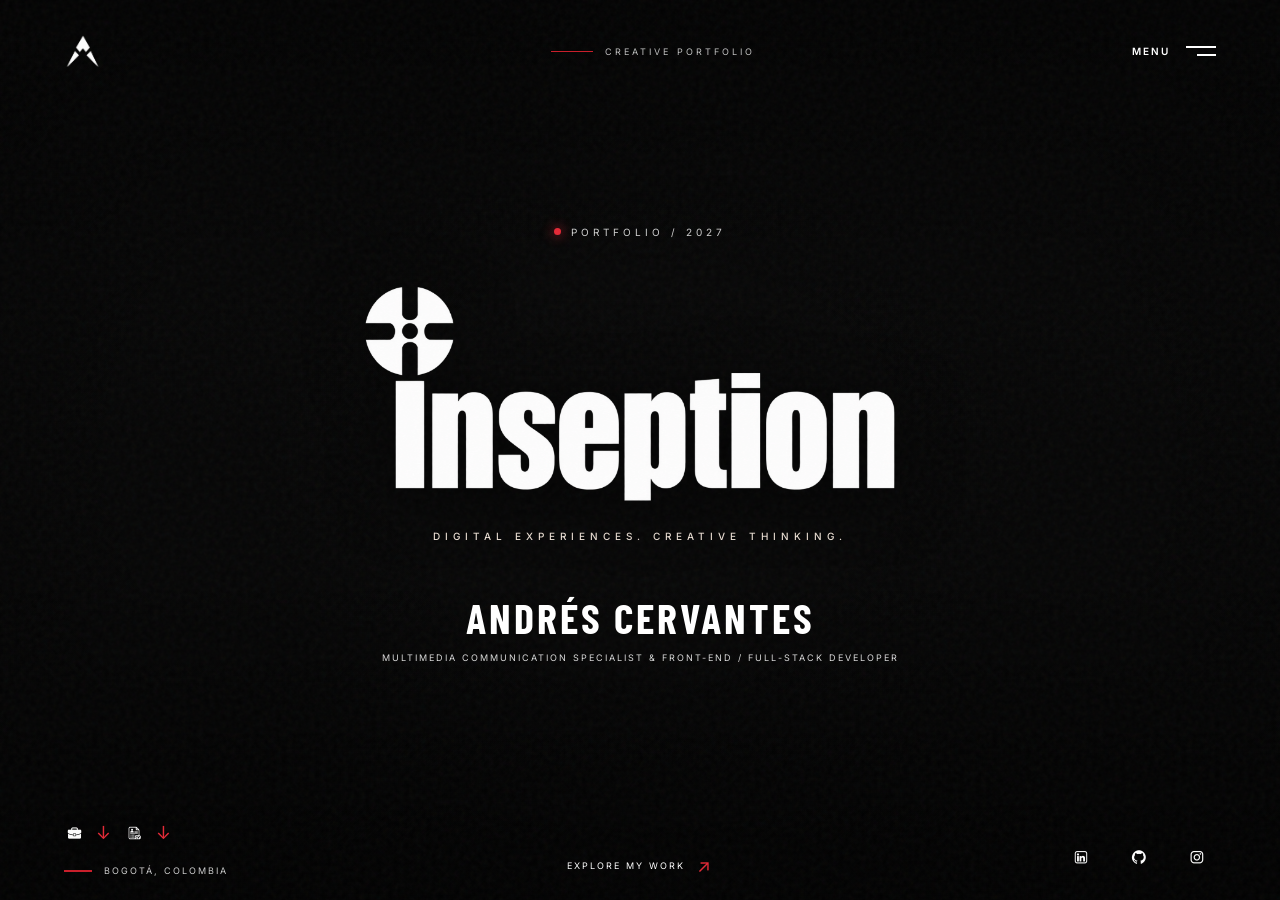
==== index.html @ f4eb3991 "Initial commit: INSEPTION creative portfolio" ====
<!DOCTYPE html>
<html lang="es">
<head>
  <meta charset="UTF-8">
  <meta name="viewport" content="width=device-width, initial-scale=1.0">
  <meta name="theme-color" content="#080808">
  <meta name="description" content="Andrés Cervantes — Multimedia Communication Specialist & Front-End / Full-Stack Developer. Portafolio INSEPTION.">

  <title>INSEPTION® — Andrés Cervantes</title>

  <link rel="preconnect" href="https://fonts.googleapis.com">
  <link rel="preconnect" href="https://fonts.gstatic.com" crossorigin>
  <link href="https://fonts.googleapis.com/css2?family=Barlow+Condensed:wght@500;600;700;800;900&family=Inter:wght@400;500;600;700&display=swap" rel="stylesheet">

  <link rel="stylesheet" href="css/global.css">
  <link rel="stylesheet" href="css/home.css">

  <script src="js/navigation.js" defer></script>
  <script src="js/animations.js" defer></script>
  <script src="js/main.js" defer></script>
</head>

<body class="home-page">

  <main class="hero">

    <!-- Video cinematográfico -->
    <div class="hero__media">
      <video
        class="hero__video"
        autoplay
        muted
        loop
        playsinline
        preload="auto"
        aria-hidden="true"
      >
        <source
          src="assets/videos/Enemigo%20publico%20%23Zero.mp4"
          type="video/mp4"
        >
        Tu navegador no puede reproducir este video.
      </video>
    </div>

    <!-- Capas visuales -->
    <div class="hero__overlay"></div>
    <div class="hero__grain"></div>

    <!-- Navegación superior -->
    <header class="site-header">

      <a href="index.html" class="site-header__brand" aria-label="INSEPTION, inicio">
        <img
          src="assets/images/White%20Geometric%20A_M%20Emblem.png"
          alt="Emblema INSEPTION"
          class="site-header__logo"
        >
      </a>

      <div class="site-header__edition">
        <span class="site-header__line"></span>
        <span>CREATIVE PORTFOLIO</span>
      </div>

      <button
        class="menu-toggle"
        type="button"
        aria-label="Abrir menú"
        aria-expanded="false"
        aria-controls="main-navigation"
      >
        <span class="menu-toggle__text">MENU</span>
        <span class="menu-toggle__icon">
          <span></span>
          <span></span>
        </span>
      </button>

    </header>

    <!-- Menú cinematográfico -->
    <nav class="navigation" id="main-navigation" aria-hidden="true">

      <div class="navigation__top">
        <span>INSEPTION®</span>
        <span>SELECT A DESTINATION</span>
      </div>

      <div class="navigation__links">

        <a href="index.html" class="navigation__link">
          <span class="navigation__number">01</span>
          <span class="navigation__name">HOME</span>
          <span class="navigation__arrow">↗</span>
        </a>

        <a href="pages/sobre-mi.html" class="navigation__link">
          <span class="navigation__number">02</span>
          <span class="navigation__name">ABOUT ME</span>
          <span class="navigation__arrow">↗</span>
        </a>

        <a href="pages/habilidades.html" class="navigation__link">
          <span class="navigation__number">03</span>
          <span class="navigation__name">EXPERTISE</span>
          <span class="navigation__arrow">↗</span>
        </a>

        <a href="pages/proyectos.html" class="navigation__link">
          <span class="navigation__number">04</span>
          <span class="navigation__name">PROJECTS</span>
          <span class="navigation__arrow">↗</span>
        </a>

        <a href="pages/experiencia.html" class="navigation__link">
          <span class="navigation__number">05</span>
          <span class="navigation__name">EXPERIENCE</span>
          <span class="navigation__arrow">↗</span>
        </a>

        <a href="pages/servicios.html" class="navigation__link">
          <span class="navigation__number">06</span>
          <span class="navigation__name">SERVICES</span>
          <span class="navigation__arrow">↗</span>
        </a>

        <a href="pages/contacto.html" class="navigation__link">
          <span class="navigation__number">07</span>
          <span class="navigation__name">CONTACT</span>
          <span class="navigation__arrow">↗</span>
        </a>

      </div>

      <div class="navigation__footer">
        <span>ANDRÉS CERVANTES</span>
        <span>DESIGN · CODE · CREATE</span>
      </div>

    </nav>

    <!-- Contenido principal -->
    <section class="hero__content">

      <div class="hero__eyebrow">
        <span class="hero__status"></span>
        <span>PORTFOLIO / 2027</span>
      </div>

      <div class="hero__identity">

        <img
          src="assets/images/White%20Inseption%20Logo%20with%20Cross%20Emblem.png"
          alt="INSEPTION"
          class="hero__logo"
        >

        <p class="hero__subtitle">
          DIGITAL EXPERIENCES. CREATIVE THINKING.
        </p>

      </div>

      <div class="hero__description">
        <p>ANDRÉS CERVANTES</p>

        <span>
          MULTIMEDIA COMMUNICATION SPECIALIST & FRONT-END / FULL-STACK DEVELOPER
        </span>
      </div>

    </section>

    <!-- Footer -->
    <footer class="hero__footer">

      <!-- Izquierda: descargas y ubicación -->
      <div class="hero__footer-left">

        <div class="hero__downloads">

          <!-- DESCARGAR PORTAFOLIO -->
          <a
            href="assets/documents/Portafolio%20Andres.pdf"
            class="hero__download"
            download="Andres-Cervantes-Portfolio.pdf"
            aria-label="Descargar portafolio PDF"
            title="Descargar portafolio"
          >
            <img
              src="assets/images/White%20Briefcase%20Portfolio%20Icon.png"
              alt=""
              class="hero__download-icon"
            >
            <span class="hero__download-arrow" aria-hidden="true">↓</span>
          </a>

          <!-- DESCARGAR CV -->
          <a
            href="assets/documents/CV%20Andres%20SPN.pdf"
            class="hero__download"
            download="Andres-Cervantes-CV.pdf"
            aria-label="Descargar curriculum vitae PDF"
            title="Descargar CV"
          >
            <img
              src="assets/images/White%20CV%20Profile%20Document%20Icon.png"
              alt=""
              class="hero__download-icon"
            >
            <span class="hero__download-arrow" aria-hidden="true">↓</span>
          </a>

        </div>

        <div class="hero__location">
          <span class="hero__footer-line"></span>
          <span>BOGOTÁ, COLOMBIA</span>
        </div>

      </div>

      <!-- Centro: proyectos -->
      <a href="pages/proyectos.html" class="hero__explore">
        <span>EXPLORE MY WORK</span>
        <span class="hero__explore-arrow">↗</span>
      </a>

      <!-- Derecha: redes sociales -->
      <div class="hero__socials" aria-label="Redes sociales">

        <a
          href="https://www.linkedin.com/in/andres-cervantes-6067321a5/"
          class="hero__social-link"
          target="_blank"
          rel="noopener noreferrer"
          aria-label="Visitar LinkedIn"
          title="LinkedIn"
        >
          <img
            src="assets/images/White%20LinkedIn%20Logo%20Icon.png"
            alt=""
            class="hero__social-icon"
          >
        </a>

        <a
          href="https://github.com/Andx23"
          class="hero__social-link"
          target="_blank"
          rel="noopener noreferrer"
          aria-label="Visitar GitHub"
          title="GitHub"
        >
          <img
            src="assets/images/White%20Octocat%20in%20Circular%20Emblem.png"
            alt=""
            class="hero__social-icon"
          >
        </a>

        <a
          href="https://www.instagram.com/andrew.cl23/"
          class="hero__social-link"
          target="_blank"
          rel="noopener noreferrer"
          aria-label="Visitar Instagram"
          title="Instagram"
        >
          <img
            src="assets/images/White%20Instagram%20Outline%20Icon.png"
            alt=""
            class="hero__social-icon"
          >
        </a>

      </div>

    </footer>

  </main>

</body>
</html>
---- css/global.css ----
/* ========================================
   INSEPTION - GLOBAL STYLES
======================================== */

:root {
  --color-black: #080808;
  --color-dark: #111111;
  --color-red: #c91f2b;
  --color-red-light: #e32b38;
  --color-cream: #f1e5da;
  --color-white: #ffffff;
  --color-gray: #a6a6a6;

  --font-display: "Barlow Condensed", sans-serif;
  --font-body: "Inter", sans-serif;

  --transition-fast: 0.3s ease;
  --transition-smooth: 0.6s cubic-bezier(0.22, 1, 0.36, 1);
}

/* Reset */

* {
  margin: 0;
  padding: 0;
  box-sizing: border-box;
}

html {
  scroll-behavior: smooth;
}

body {
  min-width: 320px;
  background: var(--color-black);
  color: var(--color-white);
  font-family: var(--font-body);
  overflow-x: hidden;
}

body.menu-open {
  overflow: hidden;
}

a {
  color: inherit;
  text-decoration: none;
}

button {
  font: inherit;
}

button,
a {
  -webkit-tap-highlight-color: transparent;
}

img,
video {
  display: block;
  max-width: 100%;
}

button:focus-visible,
a:focus-visible {
  outline: 2px solid var(--color-red-light);
  outline-offset: 5px;
}

::selection {
  background: var(--color-red);
  color: var(--color-white);
}
---- css/home.css ----
/* ========================================
   INSEPTION - HOME
   Cinematic experience
======================================== */

.home-page {
  background: var(--color-black);
}

/* ========================================
   HERO
======================================== */

.hero {
  position: relative;
  display: flex;
  flex-direction: column;
  justify-content: space-between;
  min-height: 100svh;
  isolation: isolate;
  overflow: hidden;
  background: var(--color-black);
}

/* ========================================
   VIDEO BACKGROUND
======================================== */

.hero__media {
  position: absolute;
  inset: 0;
  z-index: -3;
  overflow: hidden;
}

.hero__video {
  width: 100%;
  height: 100%;
  object-fit: cover;
  object-position: center;
}

/* ========================================
   VIDEO OVERLAY
======================================== */

.hero__overlay {
  position: absolute;
  inset: 0;
  z-index: -2;
  background:
    linear-gradient(
      180deg,
      rgba(0, 0, 0, 0.66) 0%,
      rgba(0, 0, 0, 0.20) 35%,
      rgba(0, 0, 0, 0.30) 65%,
      rgba(0, 0, 0, 0.85) 100%
    );
}

.hero__overlay::after {
  content: "";
  position: absolute;
  inset: 0;
  background: radial-gradient(
    ellipse at center,
    transparent 15%,
    rgba(0, 0, 0, 0.48) 100%
  );
}

/* ========================================
   FILM GRAIN
======================================== */

.hero__grain {
  position: absolute;
  inset: 0;
  z-index: -1;
  pointer-events: none;
  opacity: 0.10;
  background-image: url("data:image/svg+xml,%3Csvg viewBox='0 0 180 180' xmlns='http://www.w3.org/2000/svg'%3E%3Cfilter id='n'%3E%3CfeTurbulence type='fractalNoise' baseFrequency='.9' numOctaves='3' stitchTiles='stitch'/%3E%3C/filter%3E%3Crect width='100%25' height='100%25' filter='url(%23n)' opacity='.45'/%3E%3C/svg%3E");
}

/* ========================================
   HEADER
======================================== */

.site-header {
  position: relative;
  z-index: 20;
  display: flex;
  align-items: center;
  justify-content: space-between;
  width: 100%;
  padding: 32px 5%;
}

/* ========================================
   HEADER LOGO
======================================== */

.site-header__brand {
  display: flex;
  align-items: center;
  justify-content: flex-start;
  width: 110px;
  height: 38px;
  flex-shrink: 0;
}

.site-header .site-header__logo {
  display: block;
  width: 38px !important;
  height: 38px !important;
  max-width: 38px !important;
  max-height: 38px !important;
  object-fit: contain;
  flex-shrink: 0;
  transition:
    transform 0.4s ease,
    filter 0.4s ease;
}

.site-header__brand:hover .site-header__logo {
  transform: rotate(45deg);
  filter: drop-shadow(
    0 0 8px rgba(201, 31, 43, 0.7)
  );
}

/* ========================================
   HEADER EDITION
======================================== */

.site-header__edition {
  display: flex;
  align-items: center;
  gap: 12px;
  color: rgba(255, 255, 255, 0.75);
  font-size: 9px;
  letter-spacing: 3px;
}

.site-header__line {
  width: 42px;
  height: 1px;
  background: var(--color-red);
}

/* ========================================
   MENU BUTTON
======================================== */

.menu-toggle {
  display: flex;
  align-items: center;
  gap: 16px;
  padding: 10px 0;
  border: none;
  background: transparent;
  color: var(--color-white);
  cursor: pointer;
}

.menu-toggle__text {
  font-size: 10px;
  font-weight: 600;
  letter-spacing: 2px;
}

.menu-toggle__icon {
  display: flex;
  flex-direction: column;
  justify-content: center;
  gap: 6px;
  width: 30px;
}

.menu-toggle__icon span {
  width: 100%;
  height: 2px;
  background: var(--color-white);
  transition: var(--transition-fast);
}

.menu-toggle__icon span:last-child {
  width: 65%;
  margin-left: auto;
}

.menu-toggle:hover .menu-toggle__icon span:last-child {
  width: 100%;
}

/* ========================================
   HERO CONTENT
======================================== */

.hero__content {
  display: flex;
  flex: 1;
  flex-direction: column;
  align-items: center;
  justify-content: center;
  padding: 40px 20px;
  text-align: center;
}

/* ========================================
   HERO EYEBROW
======================================== */

.hero__eyebrow {
  display: flex;
  align-items: center;
  gap: 10px;
  margin-bottom: 30px;
  color: rgba(255, 255, 255, 0.8);
  font-size: 10px;
  letter-spacing: 4px;
}

.hero__status {
  width: 7px;
  height: 7px;
  border-radius: 50%;
  background: var(--color-red-light);
  box-shadow: 0 0 12px var(--color-red-light);
}

/* ========================================
   CENTRAL INSEPTION LOGO
======================================== */

.hero__identity {
  width: min(650px, 80vw);
}

.hero__logo {
  width: 100%;
  max-height: 240px;
  object-fit: contain;
  filter: drop-shadow(
    0 10px 30px rgba(0, 0, 0, 0.55)
  );
}

.hero__subtitle {
  margin-top: 22px;
  color: var(--color-cream);
  font-size: 10px;
  font-weight: 500;
  letter-spacing: 5px;
}

/* ========================================
   HERO DESCRIPTION
======================================== */

.hero__description {
  margin-top: 50px;
  max-width: 950px;
  width: 100%;
}

.hero__description p {
  font-family: var(--font-display);
  font-size: clamp(26px, 4vw, 42px);
  font-weight: 700;
  letter-spacing: 3px;
}

.hero__description > span {
  display: block;
  margin-top: 8px;
  color: rgba(255, 255, 255, 0.85);
  font-size: 9px;
  letter-spacing: 2px;
  line-height: 1.7;
}

/* ========================================
   HERO FOOTER
======================================== */

.hero__footer {
  position: relative;
  z-index: 10;
  display: grid;
  grid-template-columns: 1fr auto 1fr;
  align-items: end;
  gap: 20px;
  padding: 24px 5%;
  color: rgba(255, 255, 255, 0.8);
  font-size: 9px;
  letter-spacing: 2px;
}

/* ========================================
   FOOTER LEFT
======================================== */

.hero__footer-left {
  display: flex;
  flex-direction: column;
  align-items: flex-start;
  gap: 12px;
  justify-self: start;
}

/* ========================================
   DOCUMENT DOWNLOAD BUTTONS
======================================== */

.hero__downloads {
  display: flex;
  flex-direction: row;
  align-items: center;
  gap: 14px;
}

.hero__download {
  display: flex;
  align-items: center;
  justify-content: center;
  gap: 9px;
  width: 46px;
  height: 40px;
  padding: 7px;
  border: 1px solid transparent;
  border-radius: 3px;
  background: rgba(0, 0, 0, 0.12);

  transition:
    background var(--transition-fast),
    border-color var(--transition-fast),
    transform var(--transition-fast);
}

.hero__download:hover {
  border-color: rgba(201, 31, 43, 0.8);
  background: rgba(201, 31, 43, 0.22);
  transform: translateY(-3px);
}

.hero__download-icon {
  display: block;
  width: 25px;
  height: 25px;
  object-fit: contain;
  flex-shrink: 0;
  transition: transform var(--transition-fast);
}

.hero__download:hover .hero__download-icon {
  transform: scale(1.12);
}

.hero__download-arrow {
  color: var(--color-red-light);
  font-size: 18px;
  line-height: 1;
  transition: transform var(--transition-fast);
}

.hero__download:hover .hero__download-arrow {
  transform: translateY(3px);
}

/* ========================================
   LOCATION
======================================== */

.hero__location {
  display: flex;
  align-items: center;
  gap: 12px;
  font-size: 9px;
  letter-spacing: 2px;
}

.hero__footer-line {
  width: 28px;
  height: 2px;
  background: var(--color-red);
}

/* ========================================
   EXPLORE MY WORK
======================================== */

.hero__explore {
  display: flex;
  align-items: center;
  gap: 12px;
  justify-self: center;
  color: var(--color-white);
  transition: var(--transition-fast);
}

.hero__explore:hover {
  color: var(--color-red-light);
}

.hero__explore-arrow {
  color: var(--color-red-light);
  font-size: 18px;
}

/* ========================================
   SOCIAL NETWORKS
======================================== */

.hero__socials {
  display: flex;
  align-items: center;
  justify-content: flex-end;
  justify-self: end;
  gap: 20px;
}

.hero__social-link {
  display: flex;
  align-items: center;
  justify-content: center;
  width: 38px;
  height: 38px;
  border: 1px solid transparent;
  border-radius: 3px;
  transition:
    background var(--transition-fast),
    border-color var(--transition-fast),
    transform var(--transition-fast);
}

.hero__social-link:hover {
  border-color: rgba(201, 31, 43, 0.8);
  background: rgba(201, 31, 43, 0.18);
  transform: translateY(-4px);
}

.hero__social-icon {
  display: block;
  width: 24px;
  height: 24px;
  object-fit: contain;
  transition:
    transform var(--transition-fast),
    filter var(--transition-fast);
}

.hero__social-link:hover .hero__social-icon {
  transform: scale(1.12);
  filter: drop-shadow(0 0 5px rgba(201, 31, 43, 0.65));
}

/* ========================================
   CINEMATIC NAVIGATION
======================================== */

.navigation {
  position: fixed;
  inset: 0;
  z-index: 15;
  display: flex;
  flex-direction: column;
  justify-content: space-between;
  padding: 115px 10% 35px;

  background:
    radial-gradient(
      ellipse at 85% 15%,
      rgba(135, 15, 25, 0.20),
      transparent 50%
    ),
    rgba(8, 8, 8, 0.98);

  opacity: 0;
  visibility: hidden;
  transform: translateY(-15px);

  transition:
    opacity 0.4s ease,
    visibility 0.4s ease,
    transform 0.4s ease;
}

.navigation.is-open {
  opacity: 1;
  visibility: visible;
  transform: translateY(0);
}

/* NAVIGATION HEADER */

.navigation__top,
.navigation__footer {
  display: flex;
  justify-content: space-between;
  gap: 20px;
  color: var(--color-gray);
  font-size: 9px;
  letter-spacing: 3px;
}

/* NAVIGATION LINKS */

.navigation__links {
  display: flex;
  flex-direction: column;
  width: min(850px, 100%);
  margin: 20px auto;
}

.navigation__link {
  display: grid;
  grid-template-columns: 55px 1fr 35px;
  align-items: center;
  padding: 10px 0;
  border-bottom: 1px solid rgba(255, 255, 255, 0.13);
  transition: var(--transition-fast);
}

.navigation__number {
  color: var(--color-red-light);
  font-size: 10px;
  letter-spacing: 2px;
}

.navigation__name {
  font-family: var(--font-display);
  font-size: clamp(30px, 5vw, 52px);
  font-weight: 700;
  transition: var(--transition-fast);
}

.navigation__arrow {
  color: var(--color-red-light);
  font-size: 22px;
  text-align: right;
  opacity: 0;
  transform: translateX(-10px);
  transition: var(--transition-fast);
}

.navigation__link:hover {
  padding-left: 12px;
  border-color: var(--color-red);
}

.navigation__link:hover .navigation__name {
  color: var(--color-red-light);
}

.navigation__link:hover .navigation__arrow {
  opacity: 1;
  transform: translateX(0);
}

/* ========================================
   INTRO ANIMATIONS
======================================== */

.hero__content > *,
.hero__footer > * {
  opacity: 0;
  transform: translateY(20px);

  transition:
    opacity 0.8s ease,
    transform 0.8s ease;
}

.page-loaded .hero__content > *,
.page-loaded .hero__footer > * {
  opacity: 1;
  transform: translateY(0);
}

.page-loaded .hero__eyebrow {
  transition-delay: 0.15s;
}

.page-loaded .hero__identity {
  transition-delay: 0.35s;
}

.page-loaded .hero__description {
  transition-delay: 0.55s;
}

.page-loaded .hero__footer > * {
  transition-delay: 0.75s;
}

/* ========================================
   RESPONSIVE - TABLETS
======================================== */

@media (max-width: 768px) {

  .site-header {
    padding: 24px 6%;
  }

  .site-header__edition {
    display: none;
  }

  .hero__identity {
    width: min(480px, 88vw);
  }

  .hero__logo {
    max-height: 170px;
  }

  .hero__subtitle {
    font-size: 8px;
    letter-spacing: 3px;
  }

  .hero__description {
    margin-top: 35px;
  }

  .hero__description > span {
    max-width: 600px;
    margin-left: auto;
    margin-right: auto;
  }

  .hero__footer {
    padding: 22px 6%;
    gap: 12px;
  }

  .hero__footer-left {
    gap: 12px;
  }

  .hero__download {
    width: 42px;
    height: 38px;
  }

  .hero__download-icon {
    width: 23px;
    height: 23px;
  }

  .hero__socials {
    gap: 10px;
  }

  .hero__social-link {
    width: 34px;
    height: 34px;
  }

  .hero__social-icon {
    width: 22px;
    height: 22px;
  }

  .navigation {
    padding: 100px 7% 30px;
  }

  .navigation__name {
    font-size: clamp(28px, 8vw, 42px);
  }

}

/* ========================================
   RESPONSIVE - MOBILE
======================================== */

@media (max-width: 480px) {

  .site-header {
    padding: 22px 6%;
  }

  .site-header__brand {
    width: 80px;
    height: 34px;
    max-width: 80px;
    flex-shrink: 0;
  }

  .site-header .site-header__logo {
    width: 34px !important;
    height: 34px !important;
    max-width: 34px !important;
    max-height: 34px !important;
  }

  .site-header__edition {
    display: none;
  }

  .menu-toggle__text {
    font-size: 9px;
  }

  .hero__content {
    padding: 30px 15px;
  }

  .hero__eyebrow {
    font-size: 8px;
    letter-spacing: 3px;
  }

  .hero__identity {
    width: 88vw;
  }

  .hero__logo {
    max-height: 150px;
  }

  .hero__description {
    margin-top: 35px;
  }

  .hero__description p {
    font-size: 27px;
  }

  .hero__description > span {
    max-width: 340px;
    font-size: 8px;
    letter-spacing: 1.2px;
    line-height: 1.8;
  }

  /* Footer móvil */

  .hero__footer {
    grid-template-columns: 1fr;
    justify-items: center;
    gap: 18px;
    padding: 20px 6% 24px;
  }

  .hero__footer-left {
    width: 100%;
    align-items: center;
    gap: 10px;
  }

  .hero__downloads {
    justify-content: center;
    gap: 16px;
  }

  .hero__download {
    width: 44px;
    height: 40px;
  }

  .hero__download-icon {
    width: 23px;
    height: 23px;
  }

  .hero__location {
    font-size: 8px;
    letter-spacing: 1px;
  }

  .hero__explore {
    font-size: 8px;
    letter-spacing: 1px;
  }

  .hero__socials {
    justify-content: center;
    gap: 18px;
  }

  .hero__social-link {
    width: 38px;
    height: 38px;
  }

  .hero__social-icon {
    width: 24px;
    height: 24px;
  }

  .navigation {
    padding: 90px 7% 25px;
  }

  .navigation__top,
  .navigation__footer {
    font-size: 7px;
    letter-spacing: 1px;
  }

  .navigation__link {
    grid-template-columns: 35px 1fr 25px;
  }

  .navigation__name {
    font-size: 32px;
  }

}

/* ========================================
   ACCESSIBILITY
======================================== */

@media (prefers-reduced-motion: reduce) {

  *,
  *::before,
  *::after {
    scroll-behavior: auto !important;
    transition-duration: 0.01ms !important;
    animation-duration: 0.01ms !important;
  }

}
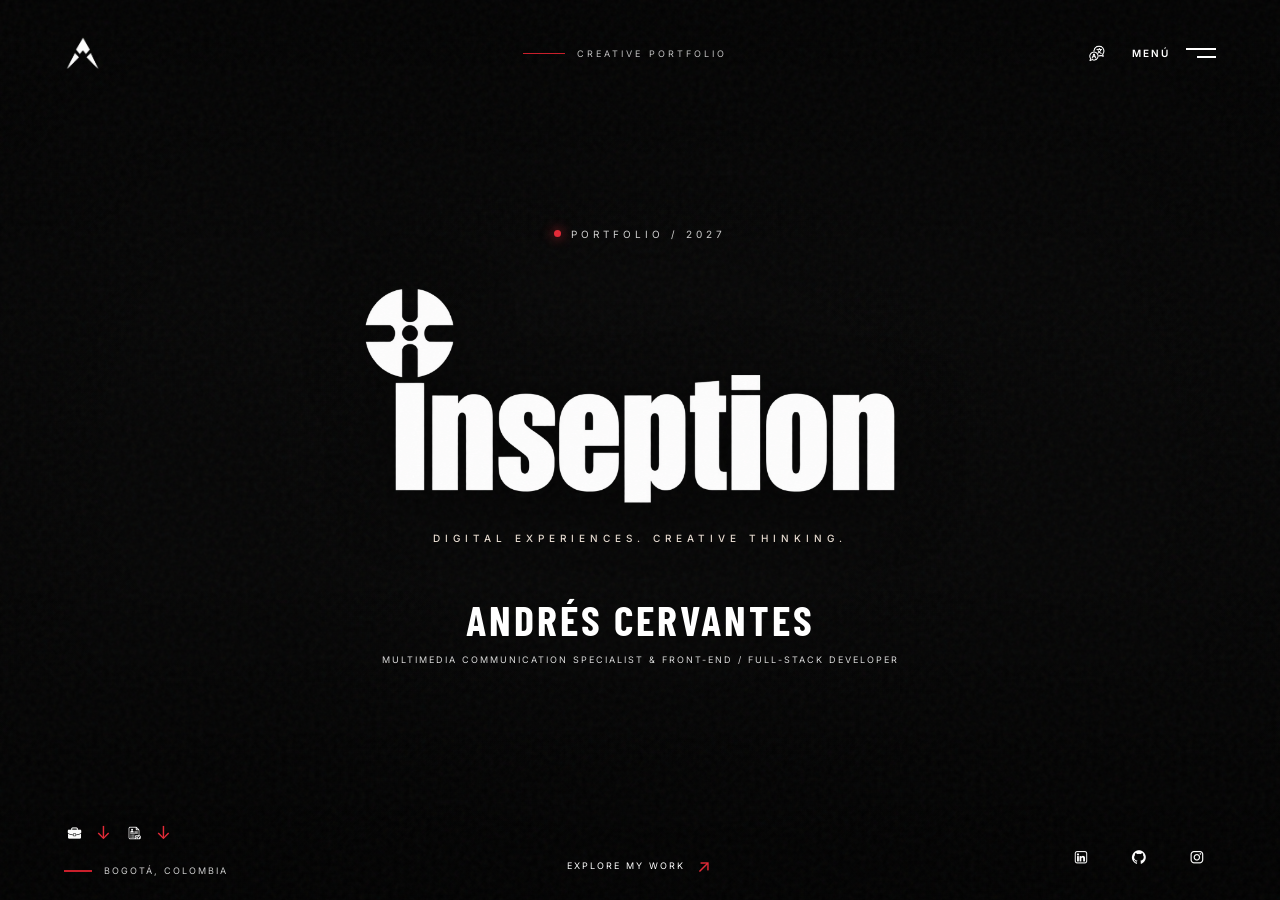
==== commit e549505e: "feat: complete bilingual portfolio integration" ====
--- a/index.html
+++ b/index.html
@@ -13,12 +13,16 @@
   <link rel="preconnect" href="https://fonts.gstatic.com" crossorigin>
   <link href="https://fonts.googleapis.com/css2?family=Barlow+Condensed:wght@500;600;700;800;900&family=Inter:wght@400;500;600;700&display=swap" rel="stylesheet">
 
+  <!-- Stylesheets -->
   <link rel="stylesheet" href="css/global.css">
   <link rel="stylesheet" href="css/home.css">
-
+  <link rel="stylesheet" href="css/language-selector.css">
+
+  <!-- JavaScript -->
   <script src="js/navigation.js" defer></script>
   <script src="js/animations.js" defer></script>
   <script src="js/main.js" defer></script>
+  <script src="js/language-selector.js" defer></script>
 </head>
 
 <body class="home-page">
@@ -64,19 +68,73 @@
         <span>CREATIVE PORTFOLIO</span>
       </div>
 
-      <button
-        class="menu-toggle"
-        type="button"
-        aria-label="Abrir menú"
-        aria-expanded="false"
-        aria-controls="main-navigation"
-      >
-        <span class="menu-toggle__text">MENU</span>
-        <span class="menu-toggle__icon">
-          <span></span>
-          <span></span>
-        </span>
-      </button>
+      <!-- Acciones del encabezado -->
+      <div class="site-header__actions">
+
+        <!-- Selector de idioma -->
+        <div class="language-selector">
+
+          <button
+            class="language-selector__toggle"
+            type="button"
+            aria-label="Seleccionar idioma"
+            aria-expanded="false"
+            aria-controls="language-dropdown"
+            title="Cambiar idioma"
+          >
+           <img
+  src="assets/images/Lenguage%20icono.png"
+  alt="Cambiar idioma"
+  class="language-selector__icon"
+>
+          </button>
+
+          <div
+            class="language-selector__dropdown"
+            id="language-dropdown"
+            aria-label="Opciones de idioma"
+          >
+
+            <button
+              class="language-selector__option"
+              type="button"
+              data-language="es"
+              aria-pressed="true"
+            >
+              <span>🇨🇴 Español</span>
+              <span class="language-selector__check" aria-hidden="true">✓</span>
+            </button>
+
+            <button
+              class="language-selector__option"
+              type="button"
+              data-language="en"
+              aria-pressed="false"
+            >
+              <span>🇬🇧 English</span>
+              <span class="language-selector__check" aria-hidden="true">✓</span>
+            </button>
+
+          </div>
+
+        </div>
+
+        <!-- Botón de navegación -->
+        <button
+          class="menu-toggle"
+          type="button"
+          aria-label="Abrir menú"
+          aria-expanded="false"
+          aria-controls="main-navigation"
+        >
+          <span class="menu-toggle__text">MENÚ</span>
+          <span class="menu-toggle__icon">
+            <span></span>
+            <span></span>
+          </span>
+        </button>
+
+      </div>
 
     </header>
 
@@ -84,51 +142,51 @@
     <nav class="navigation" id="main-navigation" aria-hidden="true">
 
       <div class="navigation__top">
-        <span>INSEPTION®</span>
-        <span>SELECT A DESTINATION</span>
+        <span>INSEPTION / NAVEGACIÓN</span>
+        <span>SELECCIONA UNA SECCIÓN</span>
       </div>
 
       <div class="navigation__links">
 
         <a href="index.html" class="navigation__link">
           <span class="navigation__number">01</span>
-          <span class="navigation__name">HOME</span>
+          <span class="navigation__name">INICIO</span>
           <span class="navigation__arrow">↗</span>
         </a>
 
         <a href="pages/sobre-mi.html" class="navigation__link">
           <span class="navigation__number">02</span>
-          <span class="navigation__name">ABOUT ME</span>
+          <span class="navigation__name">SOBRE MÍ</span>
           <span class="navigation__arrow">↗</span>
         </a>
 
         <a href="pages/habilidades.html" class="navigation__link">
           <span class="navigation__number">03</span>
-          <span class="navigation__name">EXPERTISE</span>
+          <span class="navigation__name">HABILIDADES</span>
           <span class="navigation__arrow">↗</span>
         </a>
 
         <a href="pages/proyectos.html" class="navigation__link">
           <span class="navigation__number">04</span>
-          <span class="navigation__name">PROJECTS</span>
+          <span class="navigation__name">PROYECTOS</span>
           <span class="navigation__arrow">↗</span>
         </a>
 
         <a href="pages/experiencia.html" class="navigation__link">
           <span class="navigation__number">05</span>
-          <span class="navigation__name">EXPERIENCE</span>
+          <span class="navigation__name">EXPERIENCIA</span>
           <span class="navigation__arrow">↗</span>
         </a>
 
         <a href="pages/servicios.html" class="navigation__link">
           <span class="navigation__number">06</span>
-          <span class="navigation__name">SERVICES</span>
+          <span class="navigation__name">SERVICIOS</span>
           <span class="navigation__arrow">↗</span>
         </a>
 
         <a href="pages/contacto.html" class="navigation__link">
           <span class="navigation__number">07</span>
-          <span class="navigation__name">CONTACT</span>
+          <span class="navigation__name">CONTACTO</span>
           <span class="navigation__arrow">↗</span>
         </a>
 
--- a/css/home.css
+++ b/css/home.css
@@ -829,3 +829,20 @@
   }
 
 }
+
+/* ========================================
+   HEADER ACTIONS
+======================================== */
+
+.site-header__actions {
+  display: flex;
+  align-items: center;
+  gap: 22px;
+  flex-shrink: 0;
+}
+
+@media (max-width: 480px) {
+  .site-header__actions {
+    gap: 12px;
+  }
+}
--- a/css/language-selector.css
+++ b/css/language-selector.css
@@ -0,0 +1,163 @@
+
+/* ========================================
+   INSEPTION - LANGUAGE SELECTOR
+======================================== */
+
+.language-selector {
+  position: relative;
+  display: flex;
+  align-items: center;
+  z-index: 30;
+}
+
+.language-selector__toggle {
+  display: flex;
+  align-items: center;
+  justify-content: center;
+  width: 42px;
+  height: 42px;
+  padding: 7px;
+  border: 1px solid transparent;
+  border-radius: 3px;
+  background: transparent;
+  cursor: pointer;
+  transition: var(--transition-fast);
+}
+
+.language-selector__toggle:hover,
+.language-selector.is-open .language-selector__toggle {
+  border-color: rgba(201, 31, 43, 0.8);
+  background: rgba(201, 31, 43, 0.15);
+}
+
+.language-selector__icon {
+  width: 26px;
+  height: 26px;
+  object-fit: contain;
+  transition: transform var(--transition-fast);
+}
+
+.language-selector__toggle:hover .language-selector__icon {
+  transform: scale(1.1);
+}
+
+.language-selector__dropdown {
+  position: absolute;
+  top: calc(100% + 10px);
+  right: 0;
+  display: flex;
+  flex-direction: column;
+  width: 155px;
+  padding: 6px;
+  border: 1px solid rgba(255, 255, 255, 0.15);
+  border-radius: 3px;
+  background: rgba(12, 12, 12, 0.97);
+  box-shadow: 0 12px 30px rgba(0, 0, 0, 0.4);
+  opacity: 0;
+  visibility: hidden;
+  transform: translateY(-8px);
+  transition:
+    opacity 0.25s ease,
+    visibility 0.25s ease,
+    transform 0.25s ease;
+}
+
+.language-selector.is-open .language-selector__dropdown {
+  opacity: 1;
+  visibility: visible;
+  transform: translateY(0);
+}
+
+.language-selector__option {
+  display: flex;
+  align-items: center;
+  justify-content: space-between;
+  width: 100%;
+  padding: 12px 10px;
+  border: none;
+  border-radius: 2px;
+  background: transparent;
+  color: var(--color-white);
+  font-family: var(--font-body);
+  font-size: 11px;
+  text-align: left;
+  cursor: pointer;
+  transition: var(--transition-fast);
+}
+
+.language-selector__option:hover {
+  background: rgba(201, 31, 43, 0.18);
+  color: var(--color-red-light);
+}
+
+.language-selector__option[aria-pressed="true"] {
+  color: var(--color-red-light);
+}
+
+.language-selector__check {
+  opacity: 0;
+  color: var(--color-red-light);
+}
+
+.language-selector__option[aria-pressed="true"] .language-selector__check {
+  opacity: 1;
+}
+
+/* ========================================
+   HEADER ACTIONS
+======================================== */
+
+.site-header__actions,
+.about-header__actions,
+.expertise-header__actions,
+.projects-header__actions,
+.experience-header__actions,
+.services-header__actions,
+.contact-header__actions {
+  display: flex;
+  align-items: center;
+  justify-content: flex-end;
+  gap: 14px;
+}
+
+/* ========================================
+   PROJECTS HEADER
+======================================== */
+
+.projects-header__actions {
+  flex-shrink: 0;
+}
+
+.projects-header__edition {
+  margin-right: auto;
+}
+
+/* ========================================
+   RESPONSIVE
+======================================== */
+
+@media (max-width: 480px) {
+  .language-selector__toggle {
+    width: 36px;
+    height: 36px;
+  }
+
+  .language-selector__icon {
+    width: 23px;
+    height: 23px;
+  }
+
+  .language-selector__dropdown {
+    width: 145px;
+  }
+
+  .site-header__actions,
+  .about-header__actions,
+  .expertise-header__actions,
+  .projects-header__actions,
+  .experience-header__actions,
+  .services-header__actions,
+  .contact-header__actions {
+    gap: 8px;
+  }
+}
